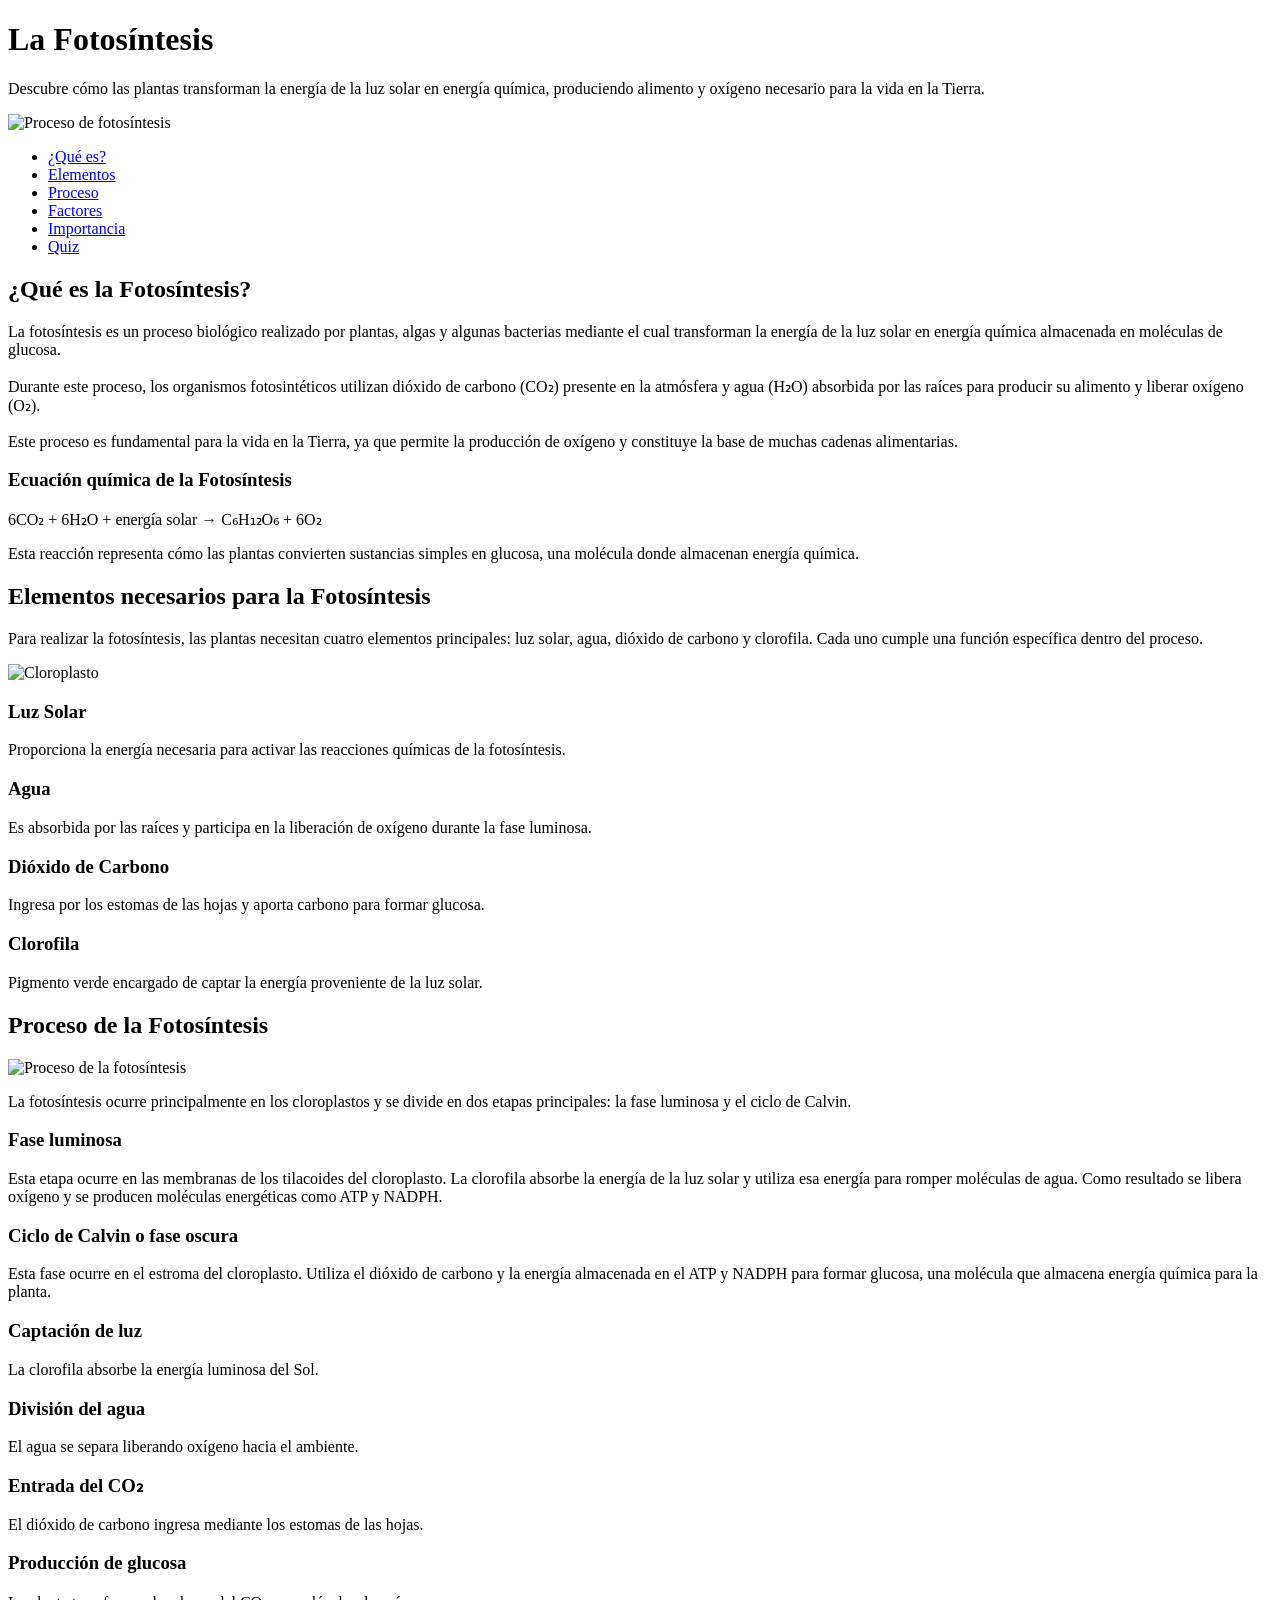
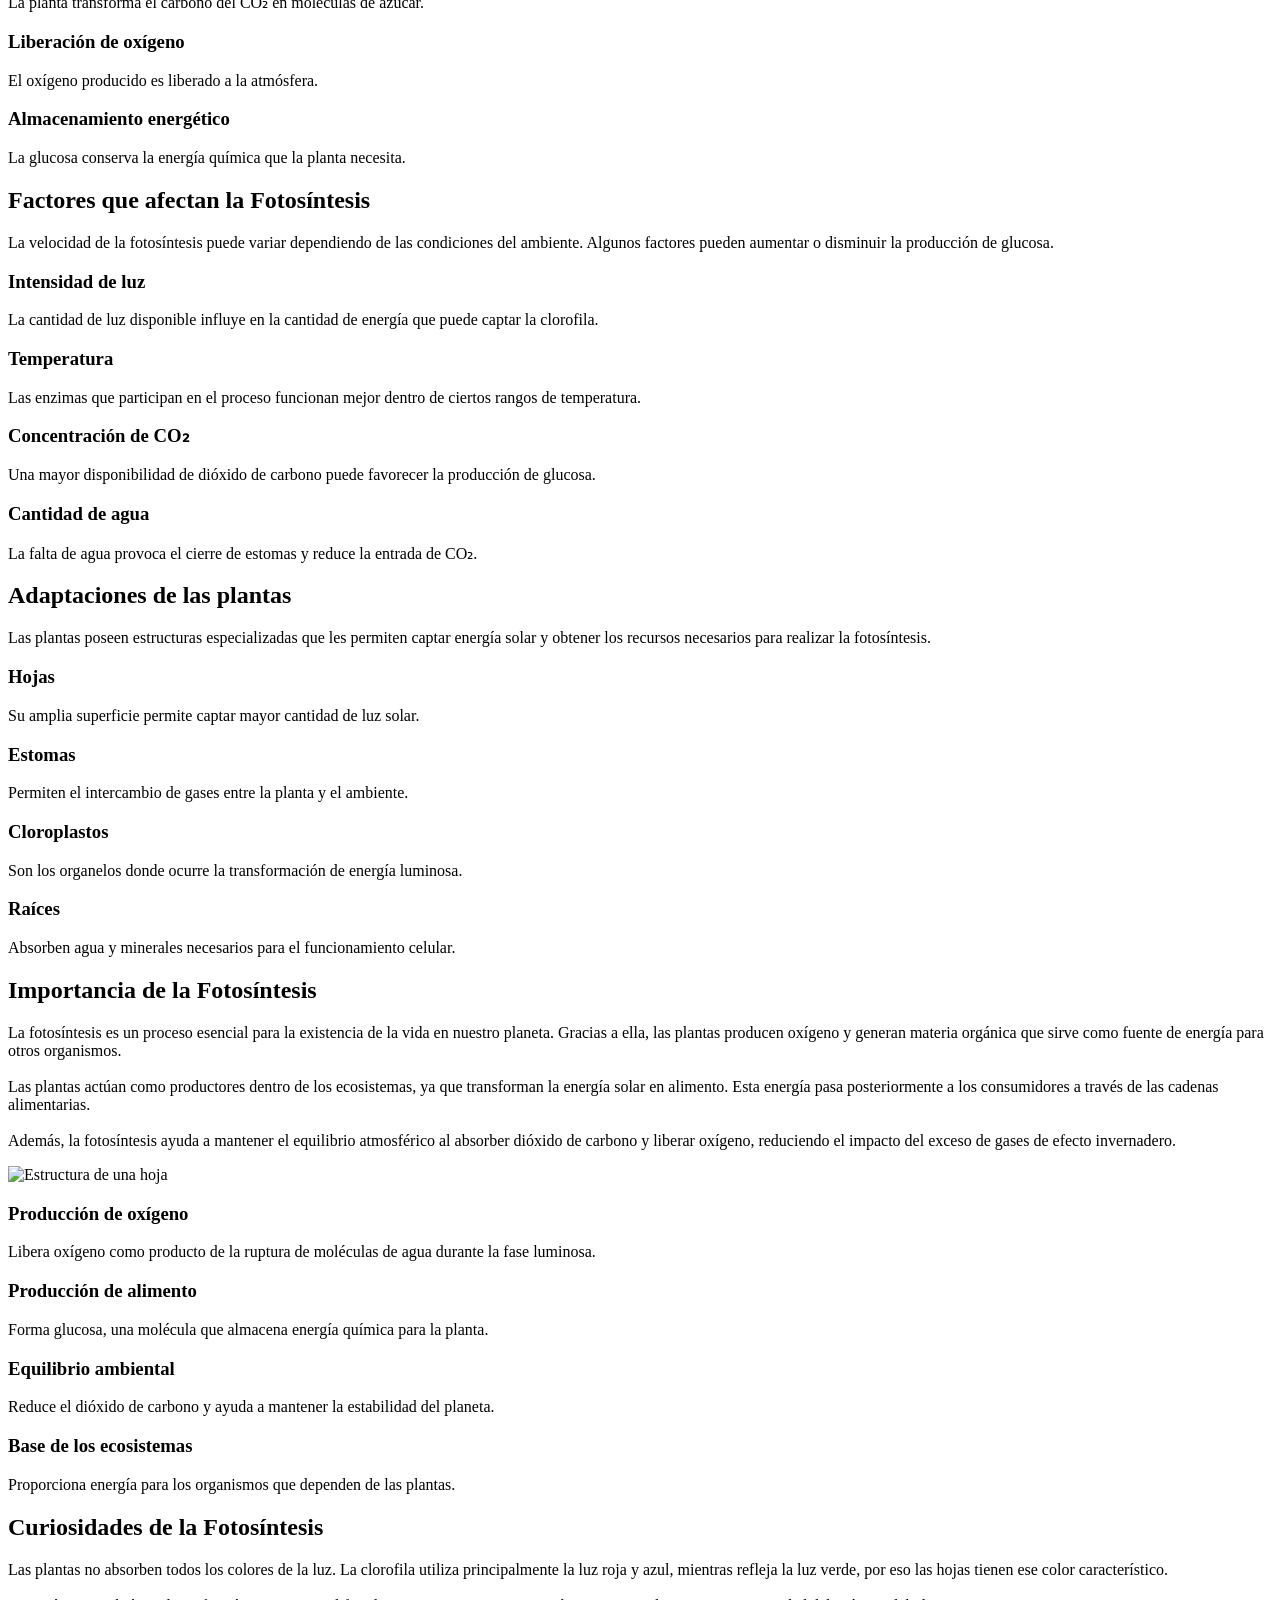
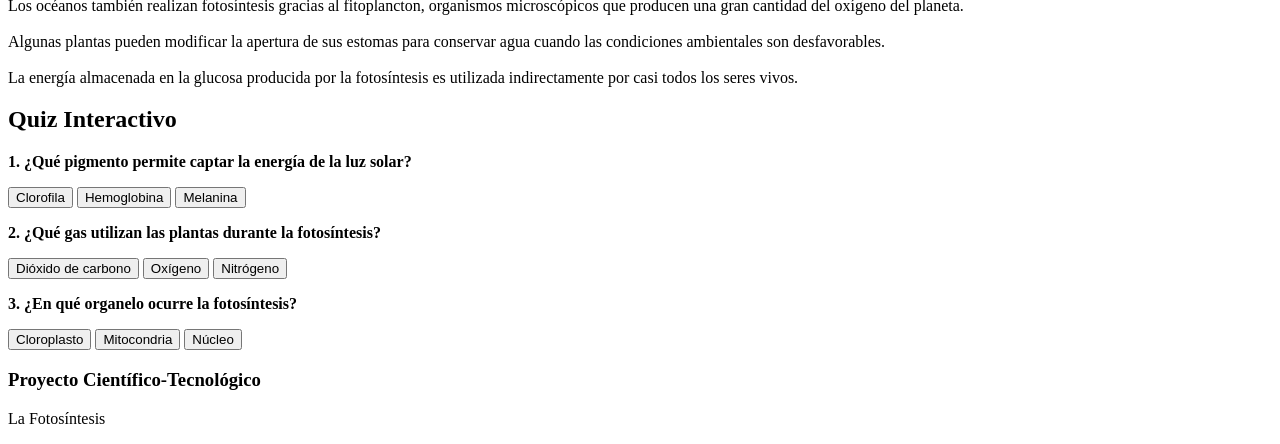
==== Fotosintesis.html @ e2bdd382 "Add files via upload" ====
<!DOCTYPE html>
<html lang="es">

<head>

<meta charset="UTF-8">
<meta name="viewport" content="width=device-width, initial-scale=1.0">

<title>La Fotosíntesis</title>

<link rel="stylesheet" href="css/estilos-fotosintesis.css">

<link href="https://fonts.googleapis.com/css2?family=Poppins:wght@300;400;600;700&display=swap" rel="stylesheet">

</head>


<body>


<div class="circulo1"></div>
<div class="circulo2"></div>



<header>

<h1>La Fotosíntesis</h1>


<p>
Descubre cómo las plantas transforman la energía de la luz solar en energía química,
produciendo alimento y oxígeno necesario para la vida en la Tierra.
</p>



<img 
src="imagenes/fotosintesis.jpg"
class="main-image"
alt="Proceso de fotosíntesis">


</header>





<nav>

<ul>

<li>
<a href="#quees">¿Qué es?</a>
</li>

<li>
<a href="#elementos">Elementos</a>
</li>

<li>
<a href="#proceso">Proceso</a>
</li>

<li>
<a href="#factores">Factores</a>
</li>

<li>
<a href="#importancia">Importancia</a>
</li>

<li>
<a href="#quiz">Quiz</a>
</li>

</ul>

</nav>







<section id="quees">


<h2>
¿Qué es la Fotosíntesis?
</h2>



<div class="card">


<p>

La fotosíntesis es un proceso biológico realizado por plantas, algas y algunas
bacterias mediante el cual transforman la energía de la luz solar en energía
química almacenada en moléculas de glucosa.

<br><br>

Durante este proceso, los organismos fotosintéticos utilizan dióxido de carbono
(CO₂) presente en la atmósfera y agua (H₂O) absorbida por las raíces para producir
su alimento y liberar oxígeno (O₂).

<br><br>

Este proceso es fundamental para la vida en la Tierra, ya que permite la producción
de oxígeno y constituye la base de muchas cadenas alimentarias.

</p>



<h3>
Ecuación química de la Fotosíntesis
</h3>



<div class="formula">

6CO₂ + 6H₂O + energía solar → C₆H₁₂O₆ + 6O₂

</div>



<p>

Esta reacción representa cómo las plantas convierten sustancias simples en glucosa,
una molécula donde almacenan energía química.

</p>



</div>


</section>







<section id="elementos">


<h2>
Elementos necesarios para la Fotosíntesis
</h2>



<div class="card">


<p>

Para realizar la fotosíntesis, las plantas necesitan cuatro elementos principales:
luz solar, agua, dióxido de carbono y clorofila.

Cada uno cumple una función específica dentro del proceso.

</p>



<img

src="imagenes/cloroplasto.jpg"

class="section-image"

alt="Cloroplasto">


</div>





<div class="grid">



<div class="phase g1">

<h3>
Luz Solar
</h3>


<p>

Proporciona la energía necesaria para activar las reacciones químicas de la
fotosíntesis.

</p>


</div>




<div class="phase s">

<h3>
Agua
</h3>


<p>

Es absorbida por las raíces y participa en la liberación de oxígeno durante
la fase luminosa.

</p>


</div>




<div class="phase g2">

<h3>
Dióxido de Carbono
</h3>


<p>

Ingresa por los estomas de las hojas y aporta carbono para formar glucosa.

</p>


</div>




<div class="phase g0">

<h3>
Clorofila
</h3>


<p>

Pigmento verde encargado de captar la energía proveniente de la luz solar.

</p>


</div>



</div>


</section>

<section id="proceso">


<h2>
Proceso de la Fotosíntesis
</h2>



<div class="card">


<img

src="imagenes/proceso.jpg"

class="section-image"

alt="Proceso de la fotosíntesis">


<p>

La fotosíntesis ocurre principalmente en los cloroplastos y se divide en dos
etapas principales: la fase luminosa y el ciclo de Calvin.

</p>



<h3>
Fase luminosa
</h3>


<p>

Esta etapa ocurre en las membranas de los tilacoides del cloroplasto.

La clorofila absorbe la energía de la luz solar y utiliza esa energía para
romper moléculas de agua. Como resultado se libera oxígeno y se producen
moléculas energéticas como ATP y NADPH.

</p>



<h3>
Ciclo de Calvin o fase oscura
</h3>


<p>

Esta fase ocurre en el estroma del cloroplasto.

Utiliza el dióxido de carbono y la energía almacenada en el ATP y NADPH para
formar glucosa, una molécula que almacena energía química para la planta.

</p>


</div>







<div class="grid">



<div class="phase p1">

<h3>
Captación de luz
</h3>

<p>
La clorofila absorbe la energía luminosa del Sol.
</p>

</div>




<div class="phase p2">

<h3>
División del agua
</h3>

<p>
El agua se separa liberando oxígeno hacia el ambiente.
</p>

</div>




<div class="phase p3">

<h3>
Entrada del CO₂
</h3>

<p>
El dióxido de carbono ingresa mediante los estomas de las hojas.
</p>

</div>




<div class="phase p4">

<h3>
Producción de glucosa
</h3>

<p>
La planta transforma el carbono del CO₂ en moléculas de azúcar.
</p>

</div>




<div class="phase p5">

<h3>
Liberación de oxígeno
</h3>

<p>
El oxígeno producido es liberado a la atmósfera.
</p>

</div>




<div class="phase p6">

<h3>
Almacenamiento energético
</h3>

<p>
La glucosa conserva la energía química que la planta necesita.
</p>

</div>



</div>


</section>








<section id="factores">


<h2>
Factores que afectan la Fotosíntesis
</h2>



<div class="card">


<p>

La velocidad de la fotosíntesis puede variar dependiendo de las condiciones del
ambiente. Algunos factores pueden aumentar o disminuir la producción de glucosa.

</p>



<div class="grid">





<div class="phase p1">

<h3>
Intensidad de luz
</h3>


<p>

La cantidad de luz disponible influye en la cantidad de energía que puede captar
la clorofila.

</p>


</div>






<div class="phase p2">

<h3>
Temperatura
</h3>


<p>

Las enzimas que participan en el proceso funcionan mejor dentro de ciertos rangos
de temperatura.

</p>


</div>






<div class="phase p3">

<h3>
Concentración de CO₂
</h3>


<p>

Una mayor disponibilidad de dióxido de carbono puede favorecer la producción
de glucosa.

</p>


</div>






<div class="phase p4">

<h3>
Cantidad de agua
</h3>


<p>

La falta de agua provoca el cierre de estomas y reduce la entrada de CO₂.

</p>


</div>




</div>


</div>


</section>







<section id="adaptaciones">


<h2>
Adaptaciones de las plantas
</h2>



<div class="card">


<p>

Las plantas poseen estructuras especializadas que les permiten captar energía
solar y obtener los recursos necesarios para realizar la fotosíntesis.

</p>




<div class="grid">



<div class="phase g1">

<h3>
Hojas
</h3>

<p>
Su amplia superficie permite captar mayor cantidad de luz solar.
</p>

</div>




<div class="phase s">

<h3>
Estomas
</h3>

<p>
Permiten el intercambio de gases entre la planta y el ambiente.
</p>

</div>




<div class="phase g2">

<h3>
Cloroplastos
</h3>

<p>
Son los organelos donde ocurre la transformación de energía luminosa.
</p>

</div>




<div class="phase g0">

<h3>
Raíces
</h3>

<p>
Absorben agua y minerales necesarios para el funcionamiento celular.
</p>

</div>



</div>


</div>


</section>

<section id="importancia">


<h2>
Importancia de la Fotosíntesis
</h2>



<div class="card">


<p>

La fotosíntesis es un proceso esencial para la existencia de la vida en nuestro
planeta. Gracias a ella, las plantas producen oxígeno y generan materia orgánica
que sirve como fuente de energía para otros organismos.

<br><br>

Las plantas actúan como productores dentro de los ecosistemas, ya que transforman
la energía solar en alimento. Esta energía pasa posteriormente a los consumidores
a través de las cadenas alimentarias.

<br><br>

Además, la fotosíntesis ayuda a mantener el equilibrio atmosférico al absorber
dióxido de carbono y liberar oxígeno, reduciendo el impacto del exceso de gases
de efecto invernadero.

</p>



<img

src="imagenes/hoja.jpg"

class="section-image"

alt="Estructura de una hoja">


</div>





<div class="grid">



<div class="phase p1">

<h3>
Producción de oxígeno
</h3>

<p>
Libera oxígeno como producto de la ruptura de moléculas de agua durante la fase luminosa.
</p>

</div>




<div class="phase p2">

<h3>
Producción de alimento
</h3>

<p>
Forma glucosa, una molécula que almacena energía química para la planta.
</p>

</div>




<div class="phase p3">

<h3>
Equilibrio ambiental
</h3>

<p>
Reduce el dióxido de carbono y ayuda a mantener la estabilidad del planeta.
</p>

</div>




<div class="phase p4">

<h3>
Base de los ecosistemas
</h3>

<p>
Proporciona energía para los organismos que dependen de las plantas.
</p>

</div>



</div>


</section>








<section id="curiosidades">


<h2>
Curiosidades de la Fotosíntesis
</h2>



<div class="card">


<p>

Las plantas no absorben todos los colores de la luz. La clorofila utiliza
principalmente la luz roja y azul, mientras refleja la luz verde, por eso las
hojas tienen ese color característico.

<br><br>

Los océanos también realizan fotosíntesis gracias al fitoplancton, organismos
microscópicos que producen una gran cantidad del oxígeno del planeta.

<br><br>

Algunas plantas pueden modificar la apertura de sus estomas para conservar agua
cuando las condiciones ambientales son desfavorables.

<br><br>

La energía almacenada en la glucosa producida por la fotosíntesis es utilizada
indirectamente por casi todos los seres vivos.

</p>


</div>


</section>








<section id="quiz">


<h2>
Quiz Interactivo
</h2>



<div class="card">


<p>

<strong>
1. ¿Qué pigmento permite captar la energía de la luz solar?
</strong>

</p>



<button onclick="respuesta(1,true)">
Clorofila
</button>



<button onclick="respuesta(1,false)">
Hemoglobina
</button>



<button onclick="respuesta(1,false)">
Melanina
</button>



<p id="resultado1"></p>







<p>

<strong>
2. ¿Qué gas utilizan las plantas durante la fotosíntesis?
</strong>

</p>



<button onclick="respuesta(2,true)">
Dióxido de carbono
</button>



<button onclick="respuesta(2,false)">
Oxígeno
</button>



<button onclick="respuesta(2,false)">
Nitrógeno
</button>



<p id="resultado2"></p>







<p>

<strong>
3. ¿En qué organelo ocurre la fotosíntesis?
</strong>

</p>



<button onclick="respuesta(3,true)">
Cloroplasto
</button>



<button onclick="respuesta(3,false)">
Mitocondria
</button>



<button onclick="respuesta(3,false)">
Núcleo
</button>



<p id="resultado3"></p>



</div>


</section>








<footer>


<h3>
Proyecto Científico-Tecnológico
</h3>


<p>
La Fotosíntesis
</p>


</footer>








<script>


function respuesta(numero, correcta){


let resultado = document.getElementById("resultado"+numero);



if(correcta){

resultado.innerHTML="Respuesta correcta";

}

else{

resultado.innerHTML="Respuesta incorrecta";

}


}


</script>




</body>

</html>
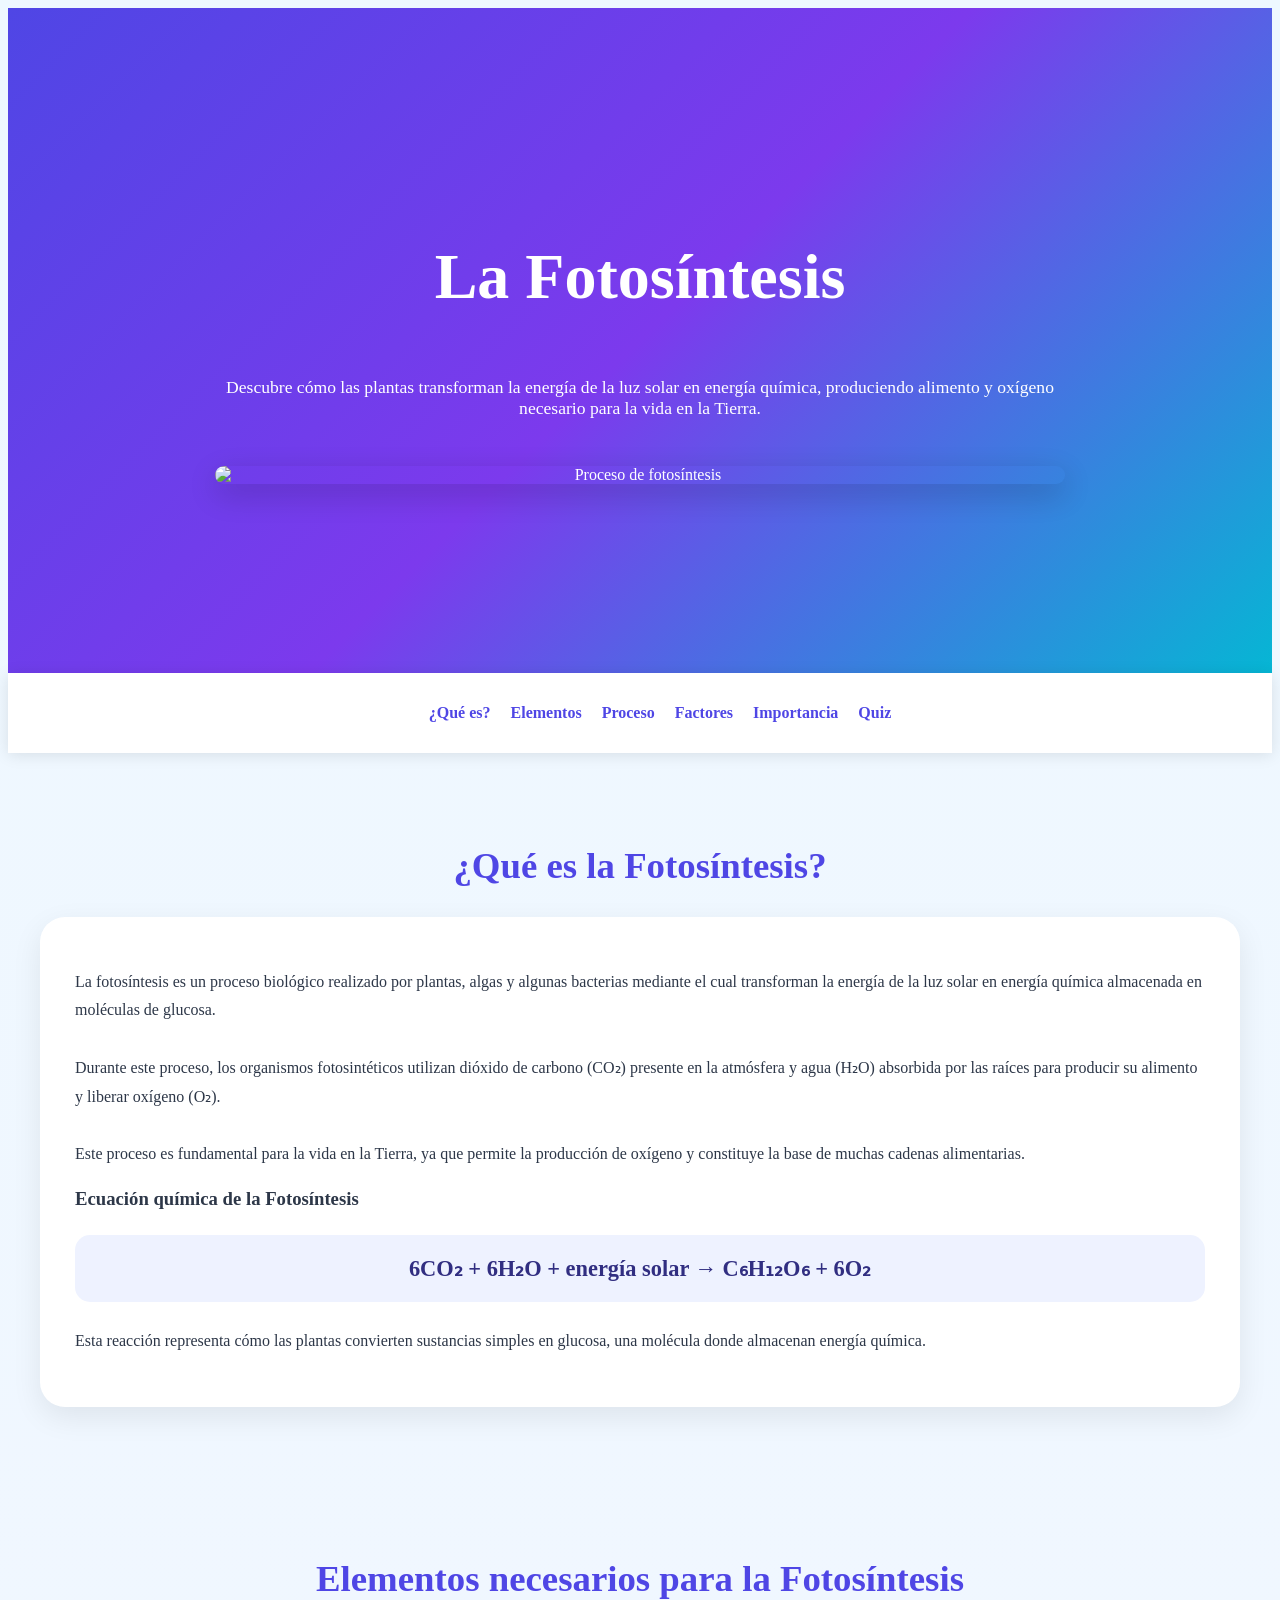
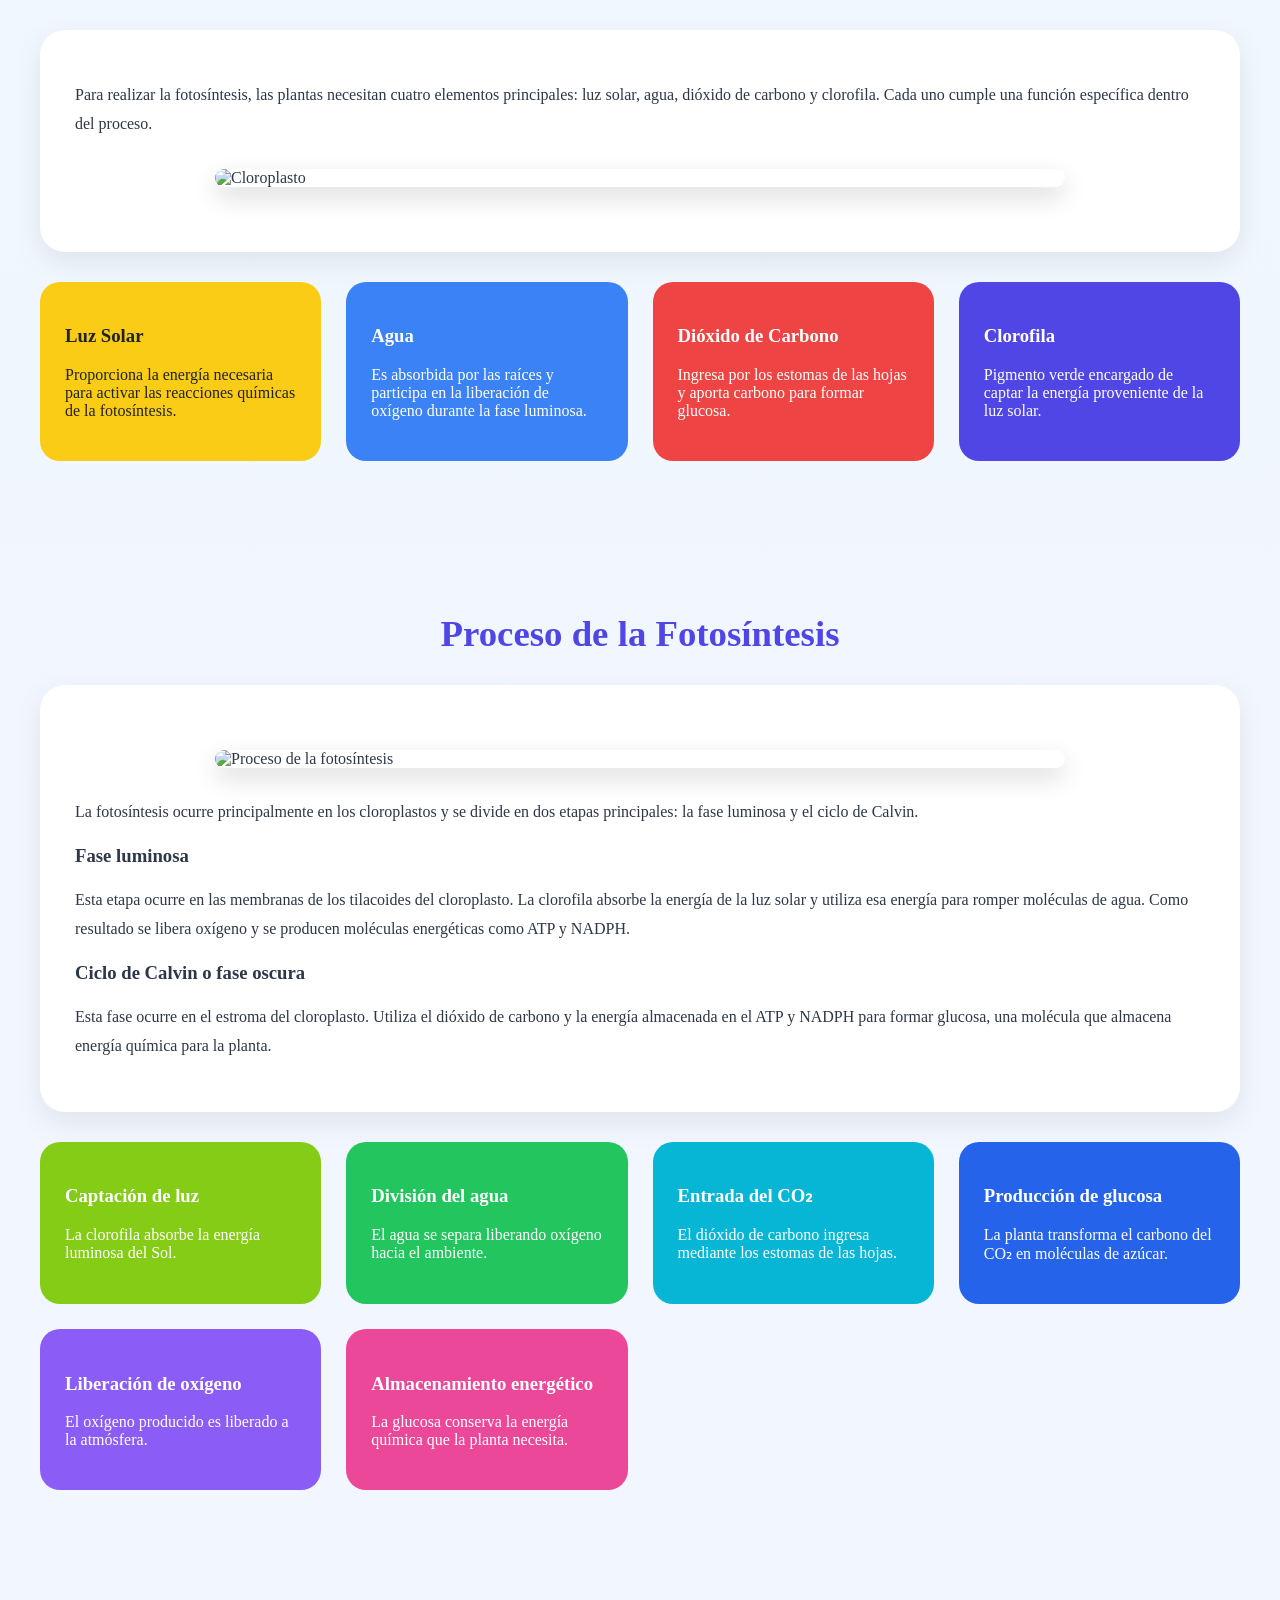
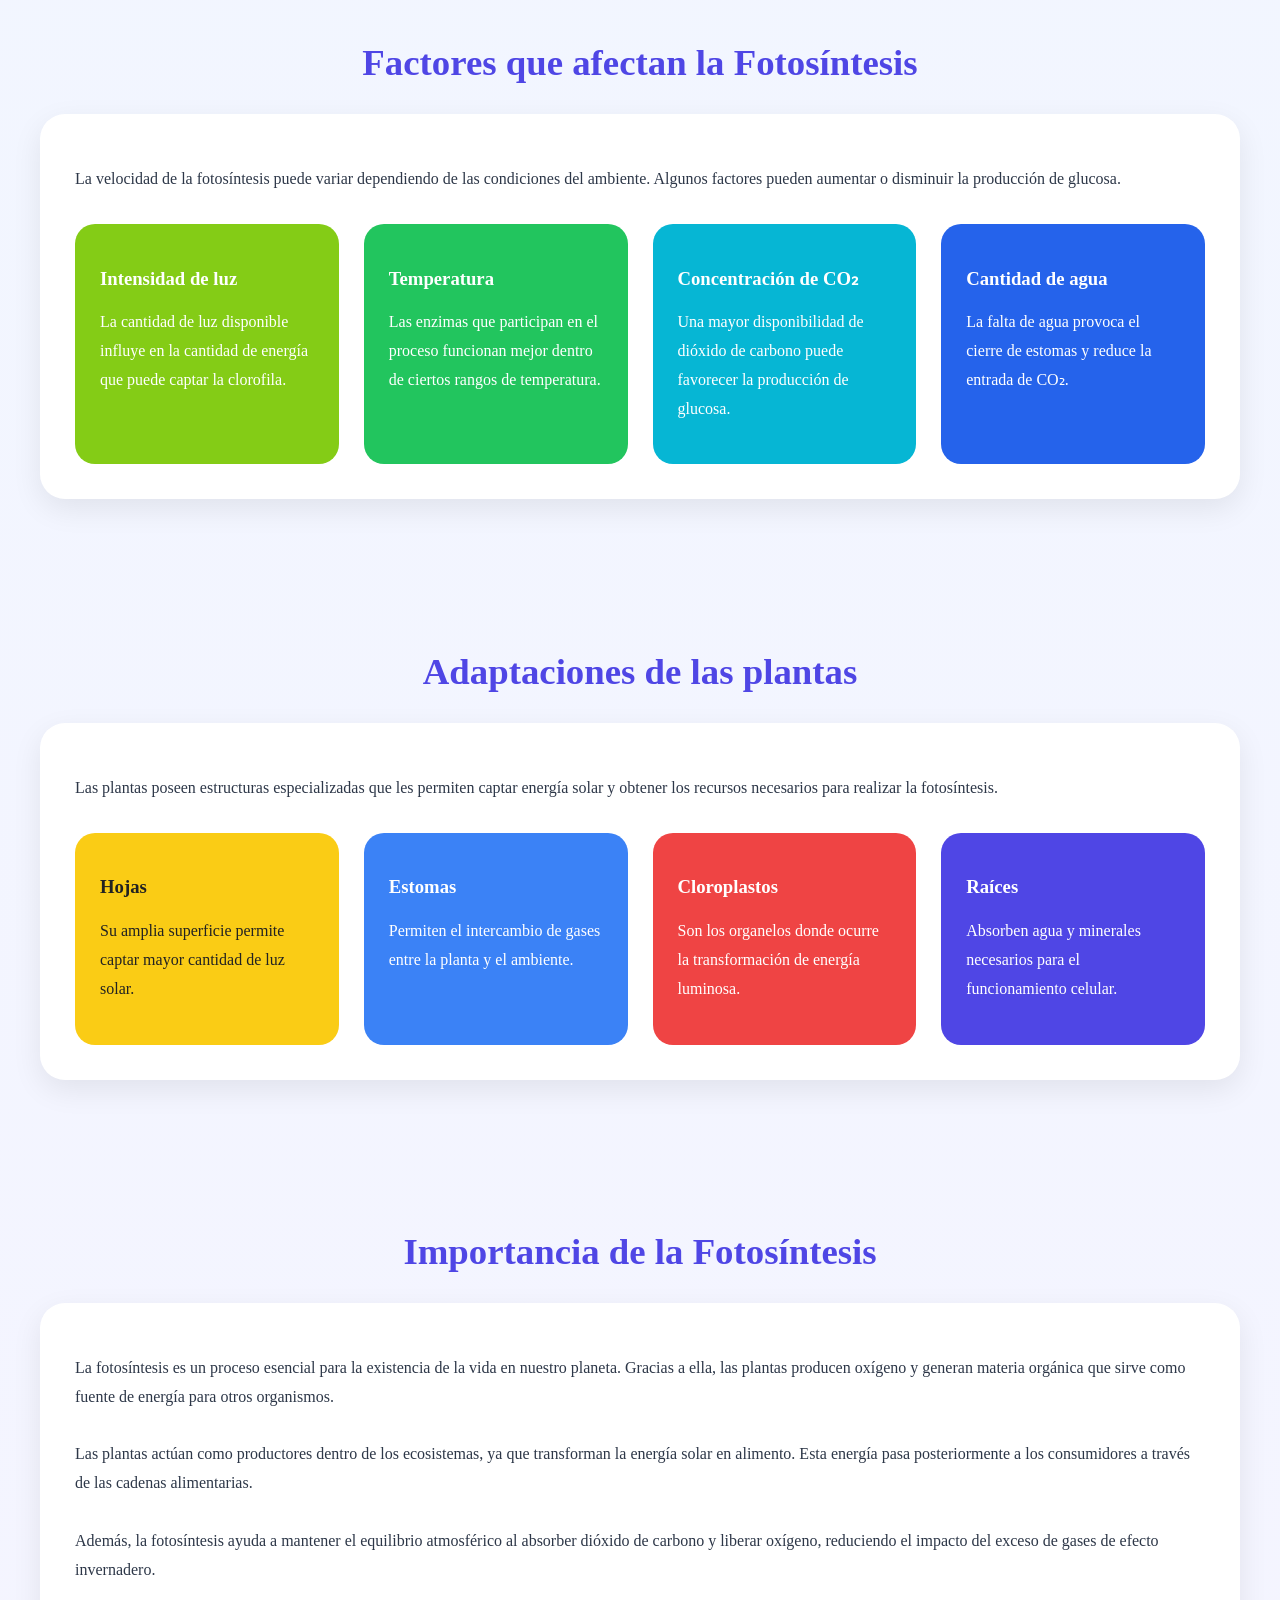
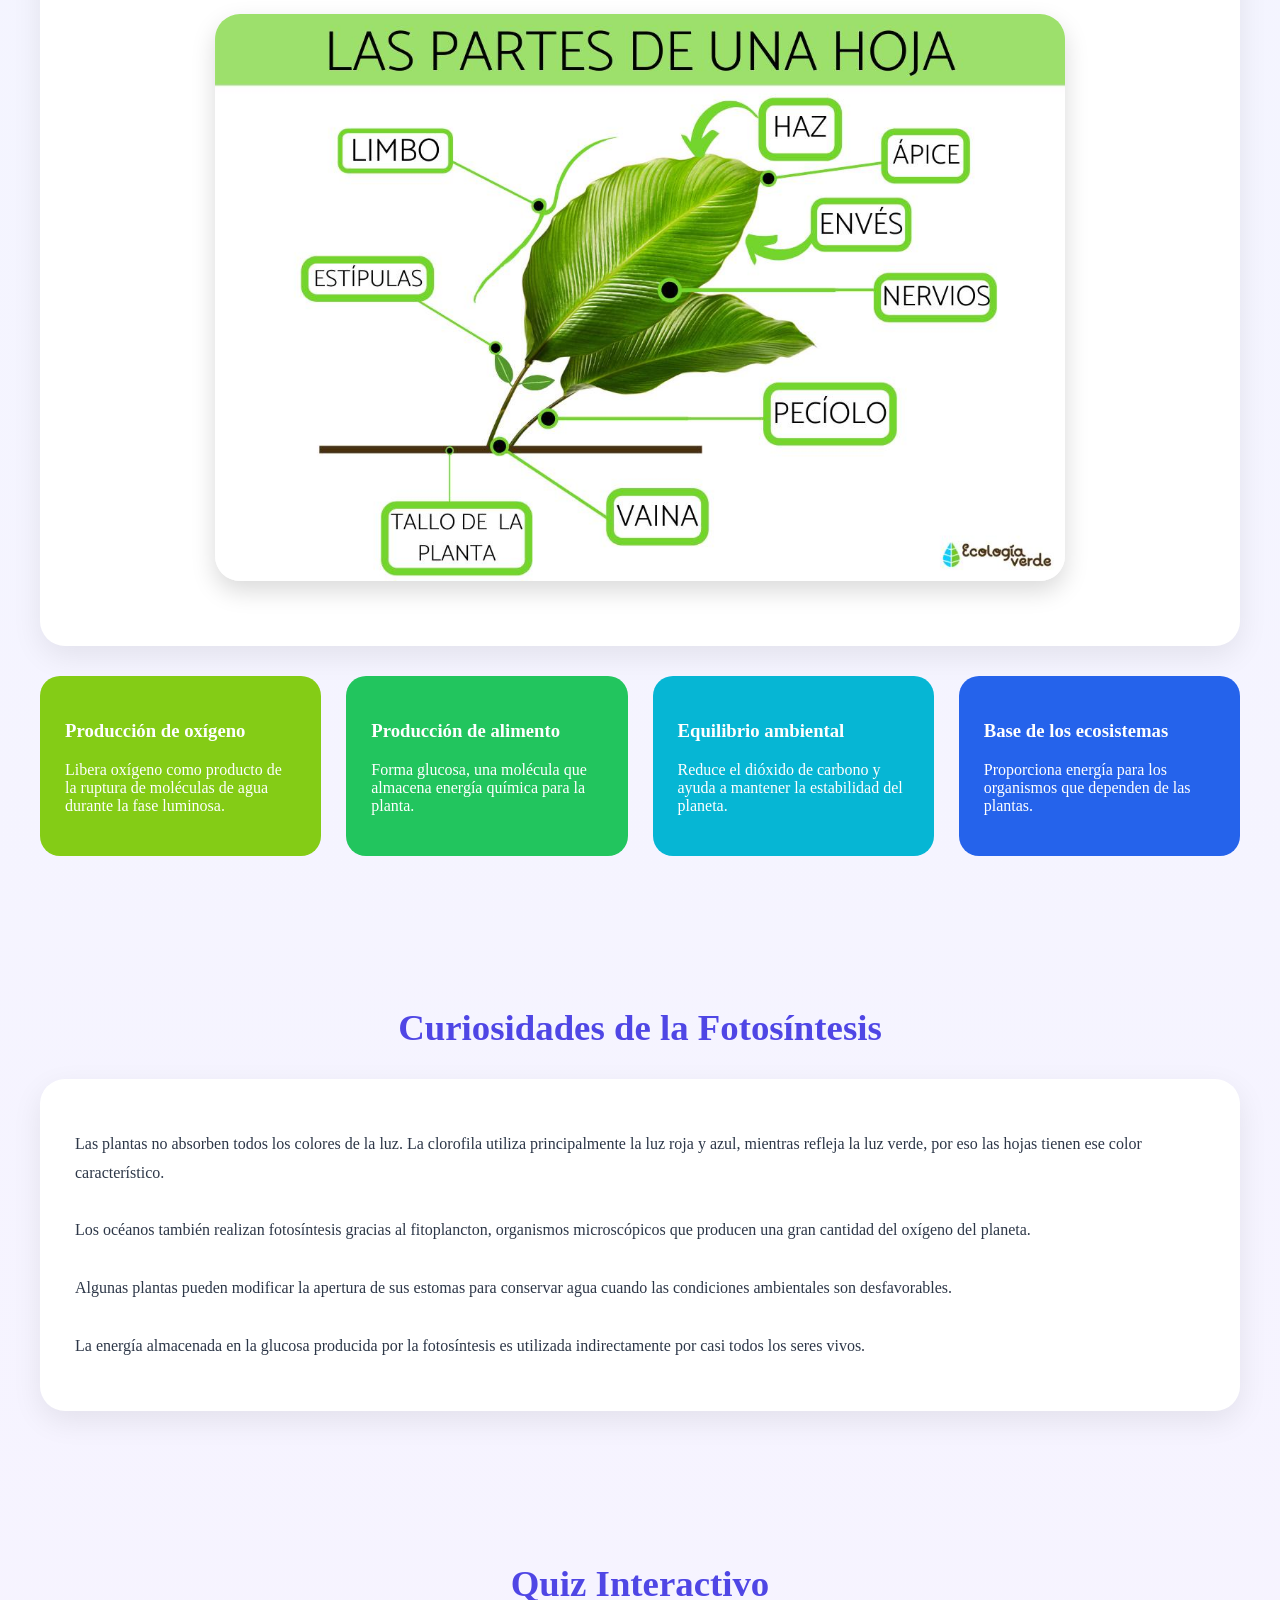
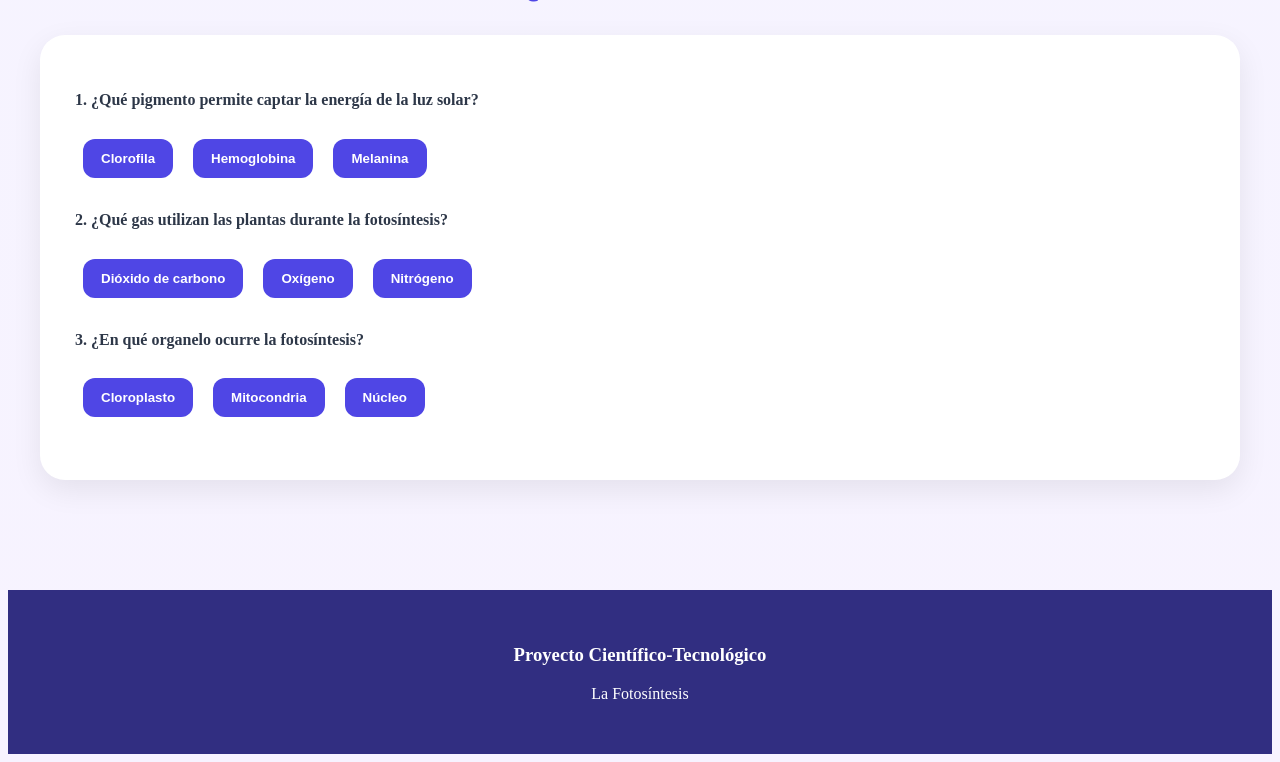
==== commit b1f36dce: "Add files via upload" ====
--- a/Fotosintesis.html
+++ b/Fotosintesis.html
@@ -36,7 +36,7 @@
 
 
 <img 
-src="imagenes/fotosintesis.jpg"
+src="imag/fotosintesis.jpg"
 class="main-image"
 alt="Proceso de fotosíntesis">
 
@@ -177,7 +177,7 @@
 
 <img
 
-src="imagenes/cloroplasto.jpg"
+src="imag/cloroplasto.jpg"
 
 class="section-image"
 
@@ -290,7 +290,7 @@
 
 <img
 
-src="imagenes/proceso.jpg"
+src="imag/proceso.jpg"
 
 class="section-image"
 
@@ -706,7 +706,7 @@
 
 <img
 
-src="imagenes/hoja.jpg"
+src="img/hoja.jpg"
 
 class="section-image"
 
--- a/css/estilos-fotosintesis.css
+++ b/css/estilos-fotosintesis.css
@@ -0,0 +1,650 @@
+<style>
+
+
+*{
+    margin:0;
+    padding:0;
+    box-sizing:border-box;
+    font-family:'Poppins',sans-serif;
+}
+
+
+html{
+    scroll-behavior:smooth;
+}
+
+
+body{
+
+    background:linear-gradient(180deg,#eef8ff,#f7f3ff);
+
+    color:#2d3748;
+
+    overflow-x:hidden;
+
+}
+
+
+
+/* FONDOS ANIMADOS */
+
+.circulo1,
+.circulo2{
+
+    position:fixed;
+
+    border-radius:50%;
+
+    z-index:-1;
+
+    opacity:.15;
+
+}
+
+
+.circulo1{
+
+    width:250px;
+
+    height:250px;
+
+    background:#4f46e5;
+
+    left:5%;
+
+    animation:flotar 18s linear infinite;
+
+}
+
+
+
+.circulo2{
+
+    width:180px;
+
+    height:180px;
+
+    background:#06b6d4;
+
+    right:5%;
+
+    animation:flotar 14s linear infinite;
+
+}
+
+
+
+@keyframes flotar{
+
+    from{
+
+        transform:translateY(100vh);
+
+    }
+
+
+    to{
+
+        transform:translateY(-120vh);
+
+    }
+
+}
+
+
+
+
+/* HEADER */
+
+
+header{
+
+    min-height:65vh;
+
+    display:flex;
+
+    flex-direction:column;
+
+    justify-content:center;
+
+    align-items:center;
+
+    text-align:center;
+
+    color:white;
+
+    background:
+
+    linear-gradient(
+
+        135deg,
+
+        #4f46e5,
+
+        #7c3aed,
+
+        #06b6d4
+
+    );
+
+    padding:40px;
+
+}
+
+
+
+header h1{
+
+    font-size:4rem;
+
+}
+
+
+
+header p{
+
+    max-width:850px;
+
+    margin-top:20px;
+
+    font-size:1.1rem;
+
+}
+
+
+
+.main-image{
+
+    width:100%;
+
+    max-width:850px;
+
+    margin-top:30px;
+
+    border-radius:25px;
+
+    box-shadow:
+
+    0 10px 30px rgba(0,0,0,.2);
+
+}
+
+
+
+
+
+/* NAVEGACIÓN */
+
+
+nav{
+
+    position:sticky;
+
+    top:0;
+
+    background:white;
+
+    padding:15px;
+
+    box-shadow:
+
+    0 2px 15px rgba(0,0,0,.1);
+
+    z-index:100;
+
+}
+
+
+
+nav ul{
+
+    display:flex;
+
+    justify-content:center;
+
+    gap:20px;
+
+    list-style:none;
+
+    flex-wrap:wrap;
+
+}
+
+
+
+nav a{
+
+    text-decoration:none;
+
+    color:#4f46e5;
+
+    font-weight:600;
+
+    transition:.3s;
+
+}
+
+
+
+nav a:hover{
+
+    color:#06b6d4;
+
+}
+
+
+
+
+
+/* SECCIONES */
+
+
+section{
+
+    max-width:1200px;
+
+    margin:auto;
+
+    padding:60px 20px;
+
+}
+
+
+
+h2{
+
+    text-align:center;
+
+    color:#4f46e5;
+
+    font-size:2.3rem;
+
+    margin-bottom:30px;
+
+}
+
+
+
+
+
+/* TARJETAS */
+
+
+.card{
+
+    background:white;
+
+    border-radius:25px;
+
+    padding:35px;
+
+    box-shadow:
+
+    0 10px 30px rgba(0,0,0,.08);
+
+    transition:.4s;
+
+}
+
+
+
+.card:hover{
+
+    transform:translateY(-8px);
+
+    box-shadow:
+
+    0 15px 35px rgba(0,0,0,.15);
+
+}
+
+
+
+.card p{
+
+    line-height:1.8;
+
+}
+
+
+
+
+
+/* IMAGENES INTERNAS */
+
+
+.section-image{
+
+    width:100%;
+
+    max-width:850px;
+
+    display:block;
+
+    margin:30px auto;
+
+    border-radius:25px;
+
+    box-shadow:
+
+    0 10px 25px rgba(0,0,0,.15);
+
+    transition:.3s;
+
+}
+
+
+
+.section-image:hover{
+
+    transform:scale(1.02);
+
+}
+
+
+
+
+/* FORMULA */
+
+
+.formula{
+
+    background:#eef2ff;
+
+    color:#312e81;
+
+    padding:20px;
+
+    border-radius:15px;
+
+    text-align:center;
+
+    font-size:1.4rem;
+
+    font-weight:700;
+
+    margin:25px 0;
+
+}
+
+
+
+
+
+/* GRID */
+
+
+.grid{
+
+    display:grid;
+
+    grid-template-columns:
+
+    repeat(auto-fit,minmax(250px,1fr));
+
+    gap:25px;
+
+    margin-top:30px;
+
+}
+
+
+
+
+
+/* TARJETAS DE ELEMENTOS */
+
+
+.phase{
+
+    padding:25px;
+
+    border-radius:20px;
+
+    color:white;
+
+    transition:.3s;
+
+}
+
+
+
+.phase:hover{
+
+    transform:translateY(-8px);
+
+}
+
+
+
+
+.g1{
+
+    background:#facc15;
+
+    color:#222;
+
+}
+
+
+.s{
+
+    background:#3b82f6;
+
+}
+
+
+.g2{
+
+    background:#ef4444;
+
+}
+
+
+.g0{
+
+    background:#4f46e5;
+
+}
+
+
+
+.p1{
+
+    background:#84cc16;
+
+}
+
+
+.p2{
+
+    background:#22c55e;
+
+}
+
+
+.p3{
+
+    background:#06b6d4;
+
+}
+
+
+.p4{
+
+    background:#2563eb;
+
+}
+
+
+.p5{
+
+    background:#8b5cf6;
+
+}
+
+
+.p6{
+
+    background:#ec4899;
+
+}
+
+
+
+
+
+/* TIMELINE */
+
+
+.timeline{
+
+    display:flex;
+
+    justify-content:center;
+
+    gap:15px;
+
+    flex-wrap:wrap;
+
+    margin-top:30px;
+
+}
+
+
+
+.timeline a{
+
+    background:#4f46e5;
+
+    color:white;
+
+    padding:10px 18px;
+
+    border-radius:30px;
+
+    text-decoration:none;
+
+    transition:.3s;
+
+}
+
+
+
+.timeline a:hover{
+
+    background:#312e81;
+
+}
+
+
+
+
+
+/* BOTONES QUIZ */
+
+
+button{
+
+    padding:12px 18px;
+
+    margin:8px;
+
+    border:none;
+
+    border-radius:12px;
+
+    cursor:pointer;
+
+    background:#4f46e5;
+
+    color:white;
+
+    font-weight:600;
+
+    transition:.3s;
+
+}
+
+
+
+button:hover{
+
+    background:#312e81;
+
+}
+
+
+
+
+
+/* RESULTADOS */
+
+
+#resultado1,
+#resultado2,
+#resultado3{
+
+    margin:10px 0 20px;
+
+    font-weight:700;
+
+    color:#4f46e5;
+
+}
+
+
+
+
+
+/* FOOTER */
+
+
+footer{
+
+    background:#312e81;
+
+    color:white;
+
+    text-align:center;
+
+    padding:35px;
+
+    margin-top:50px;
+
+}
+
+
+
+
+
+/* RESPONSIVE */
+
+
+@media(max-width:768px){
+
+
+header h1{
+
+    font-size:2.5rem;
+
+}
+
+
+h2{
+
+    font-size:1.8rem;
+
+}
+
+
+.card{
+
+    padding:20px;
+
+}
+
+
+}
+
+<style>
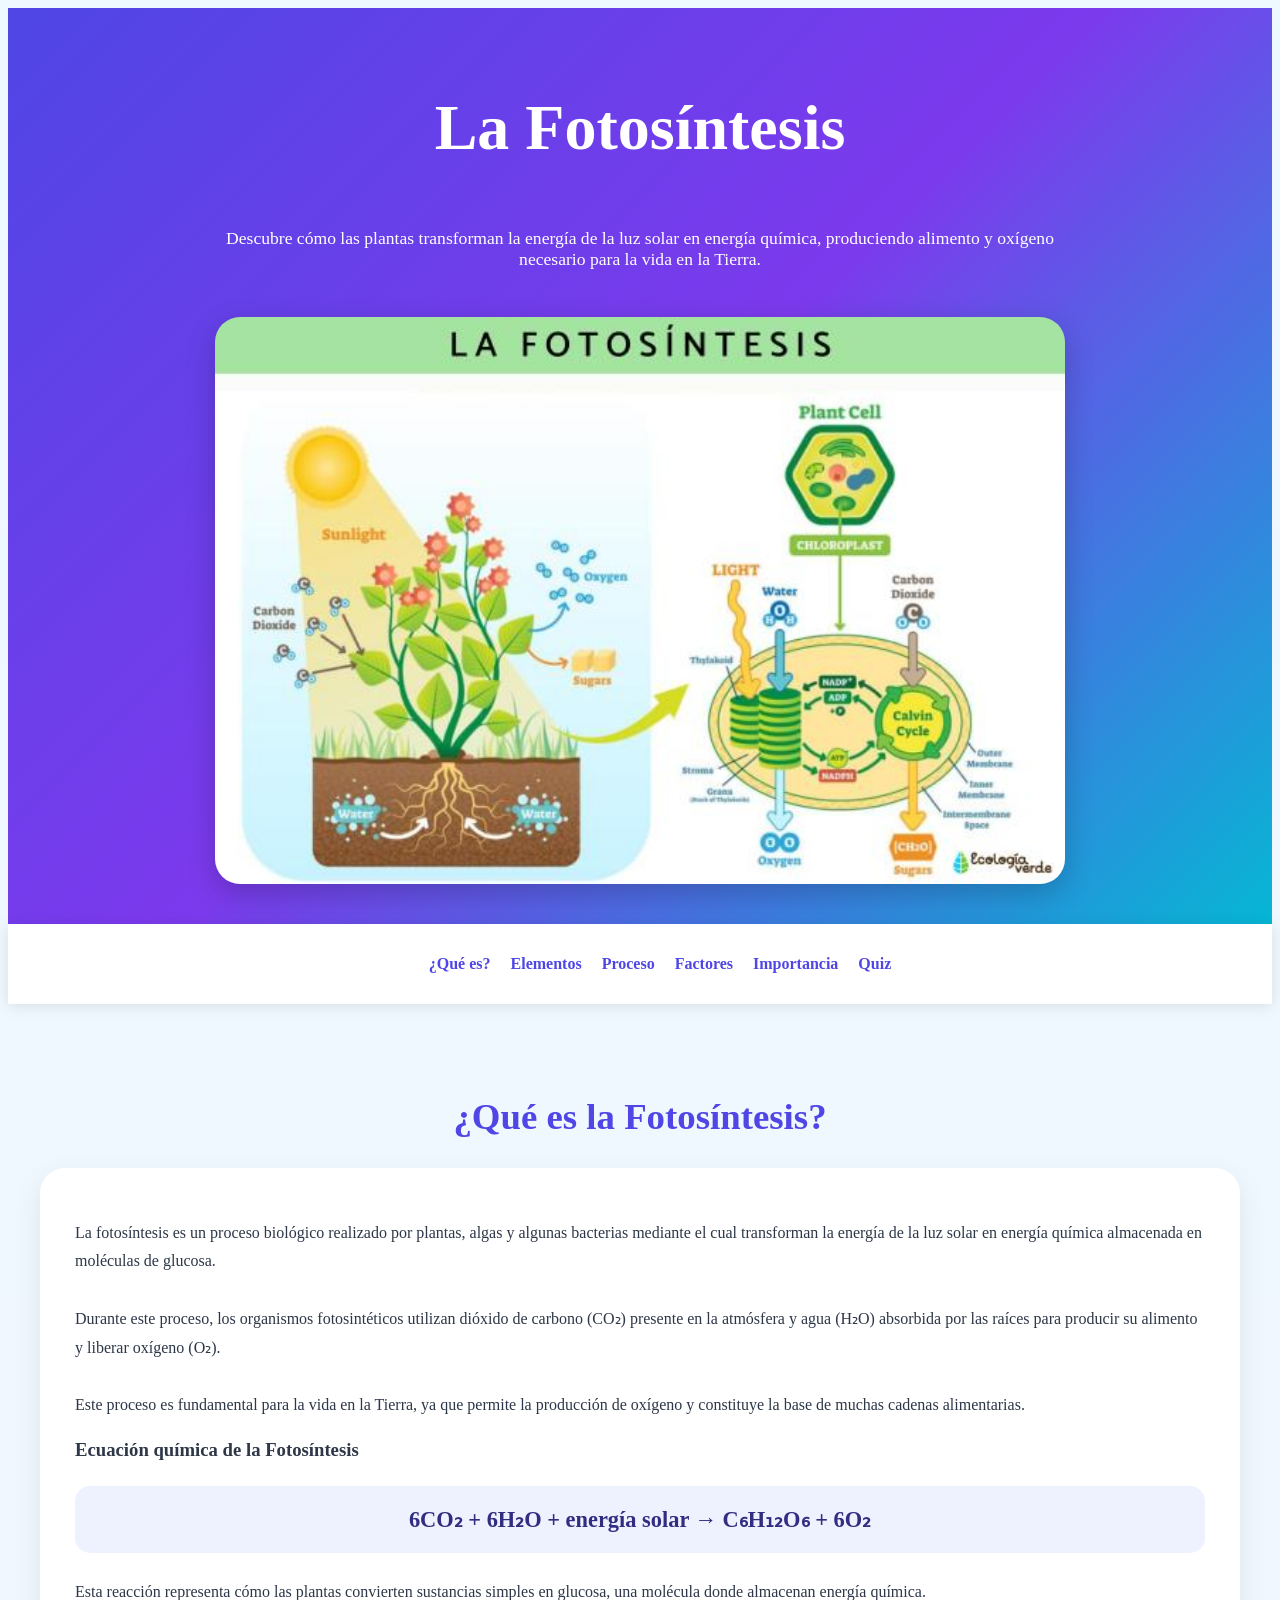
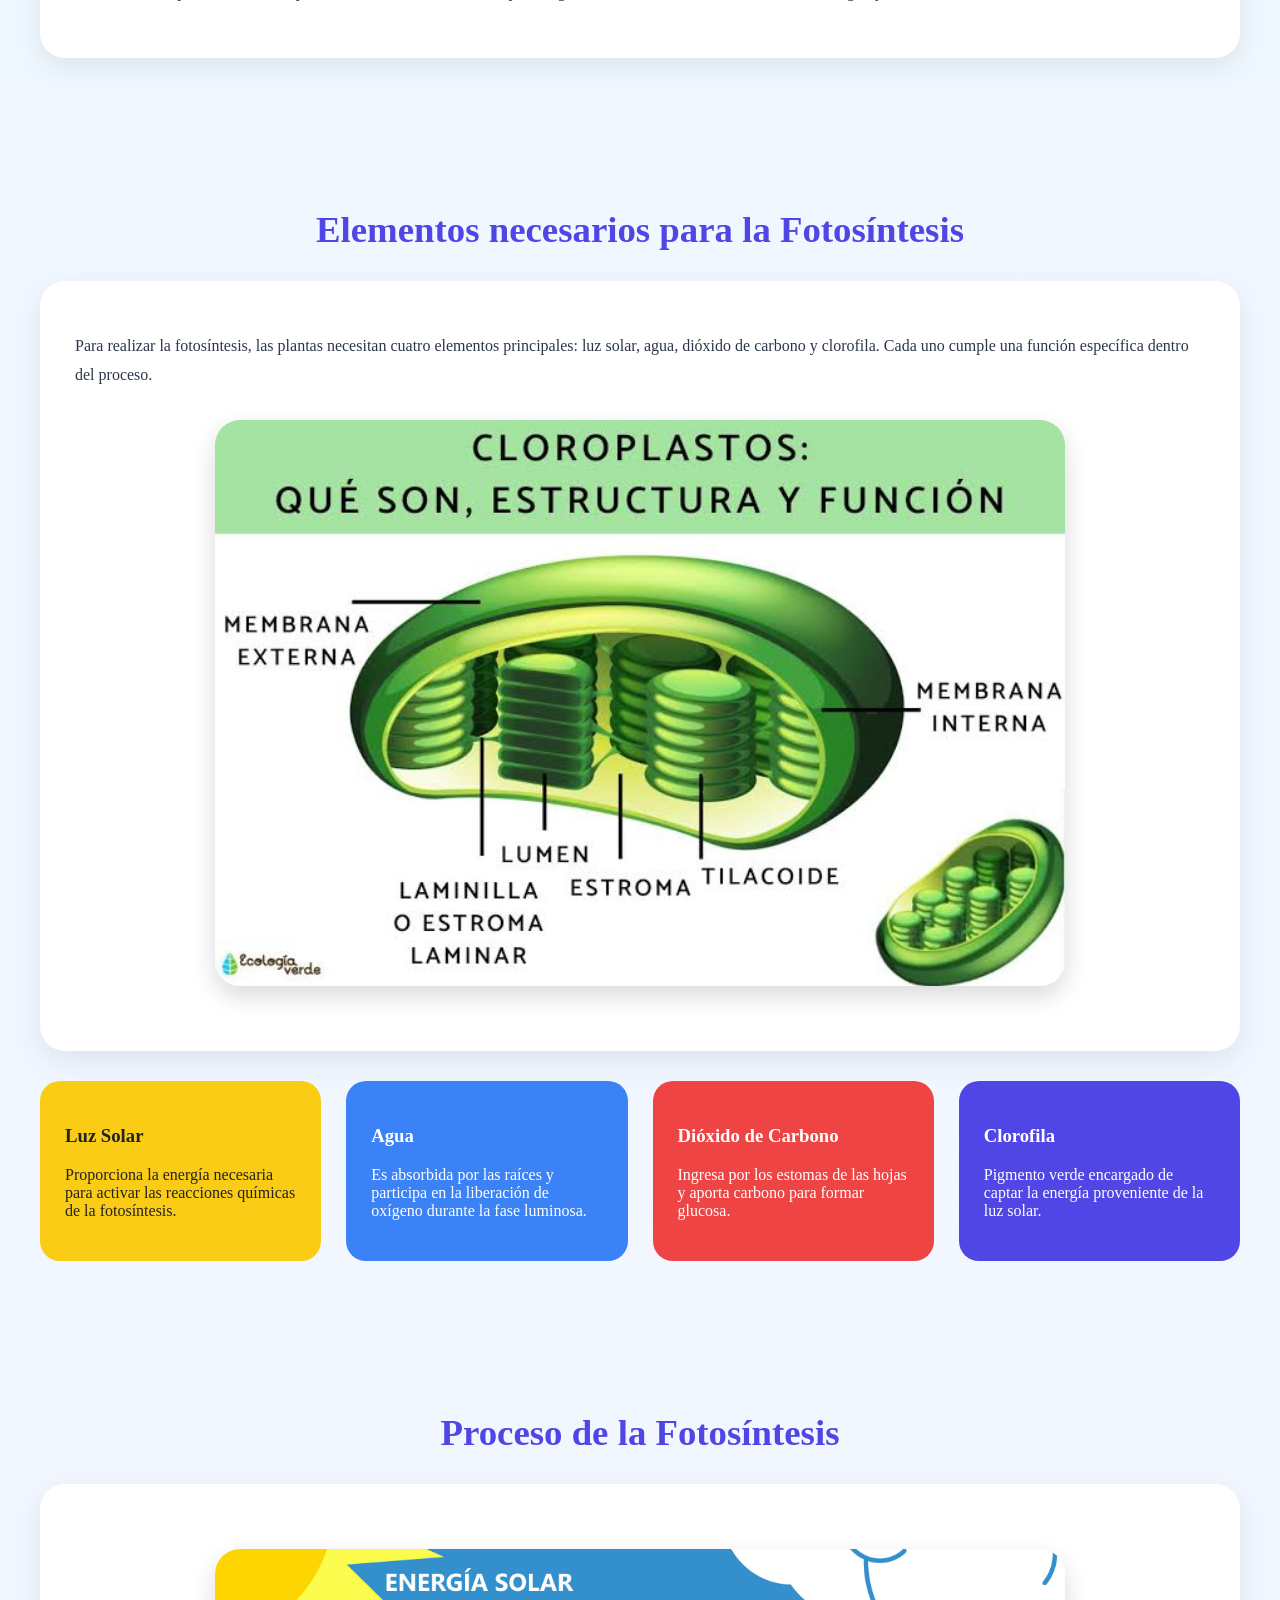
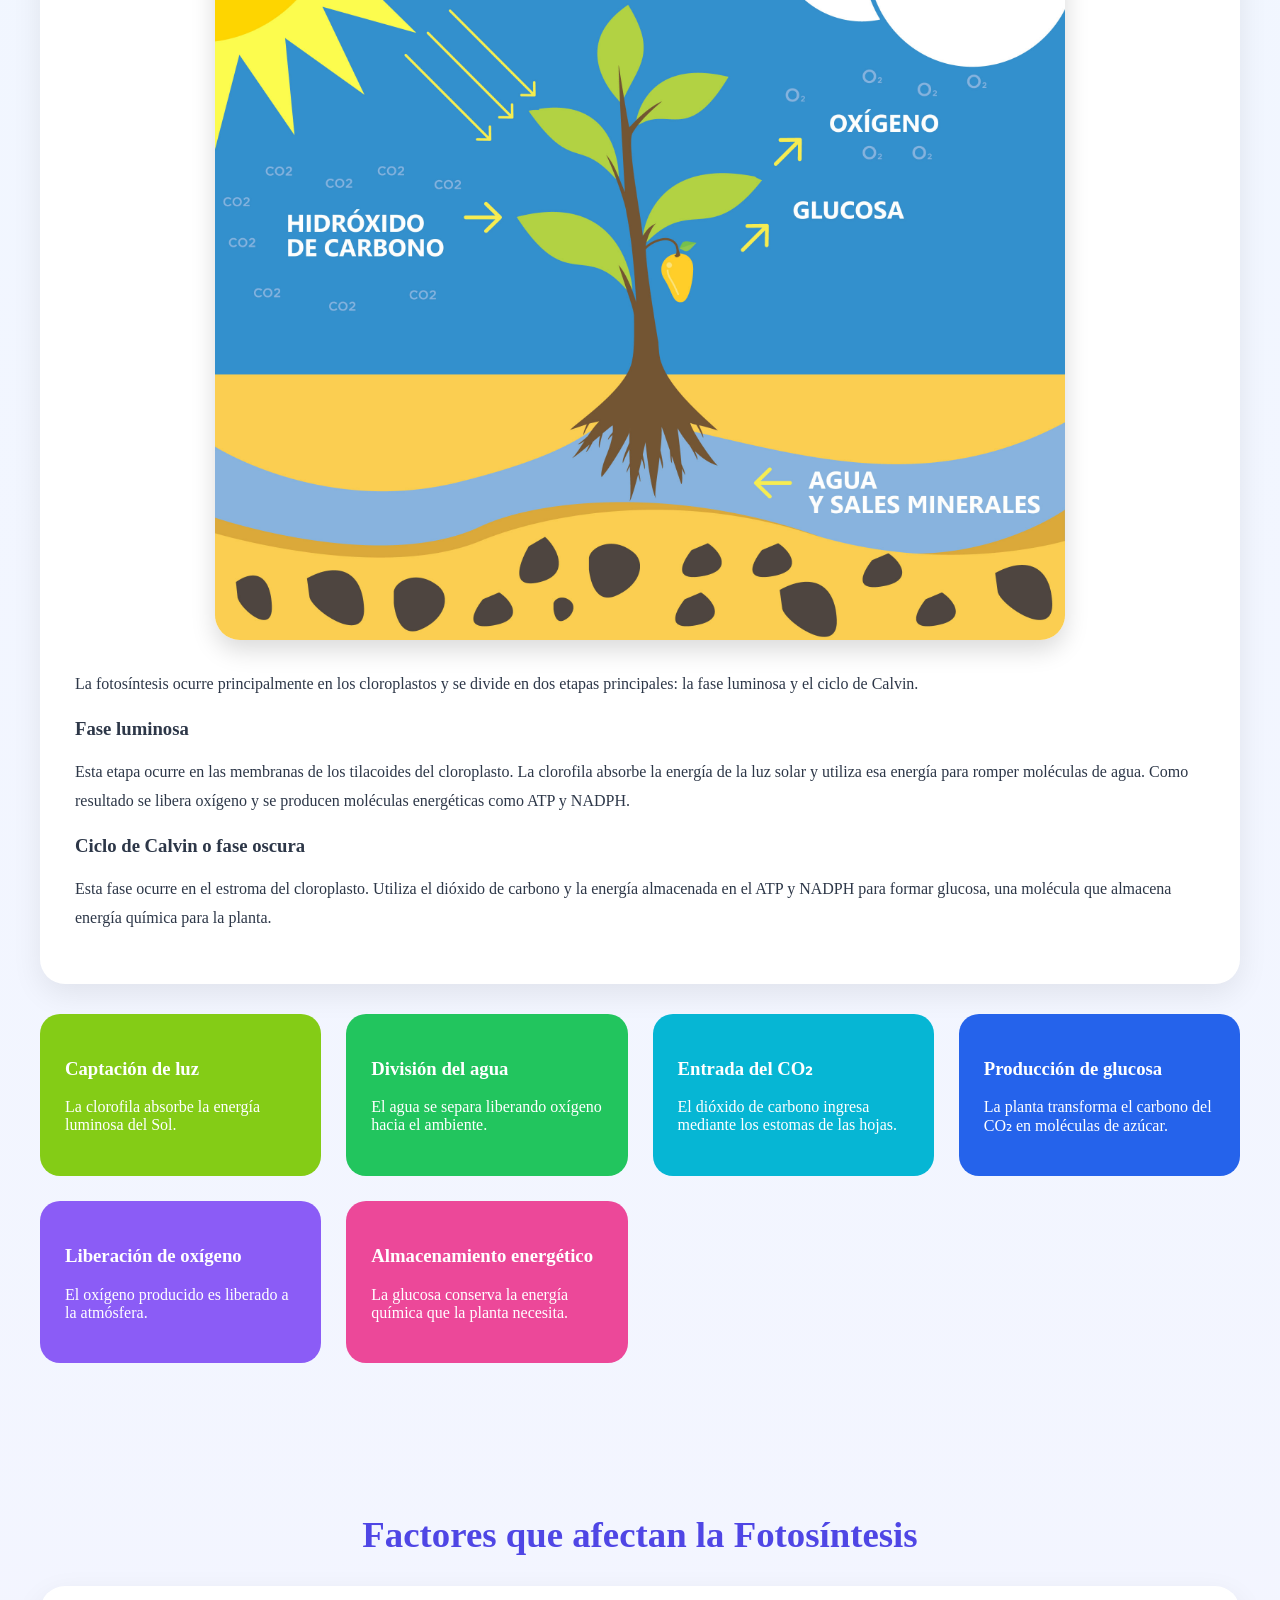
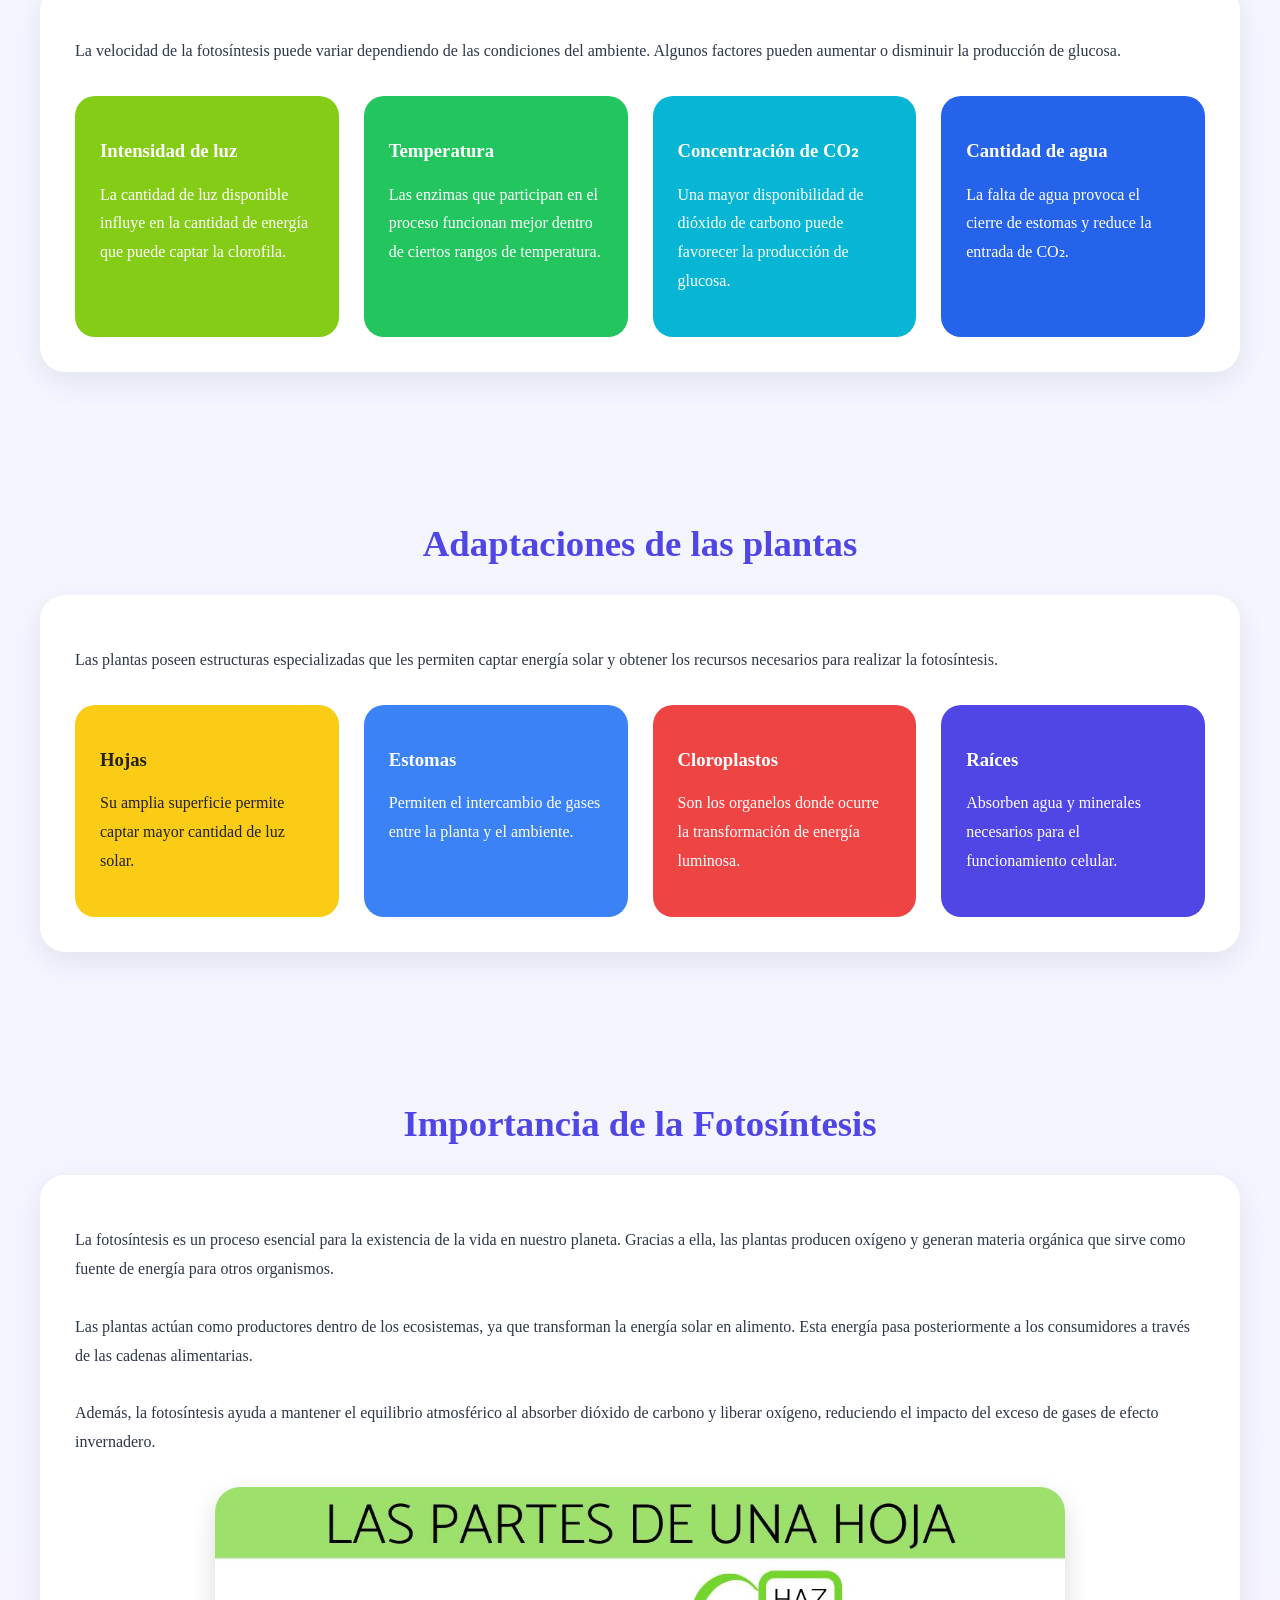
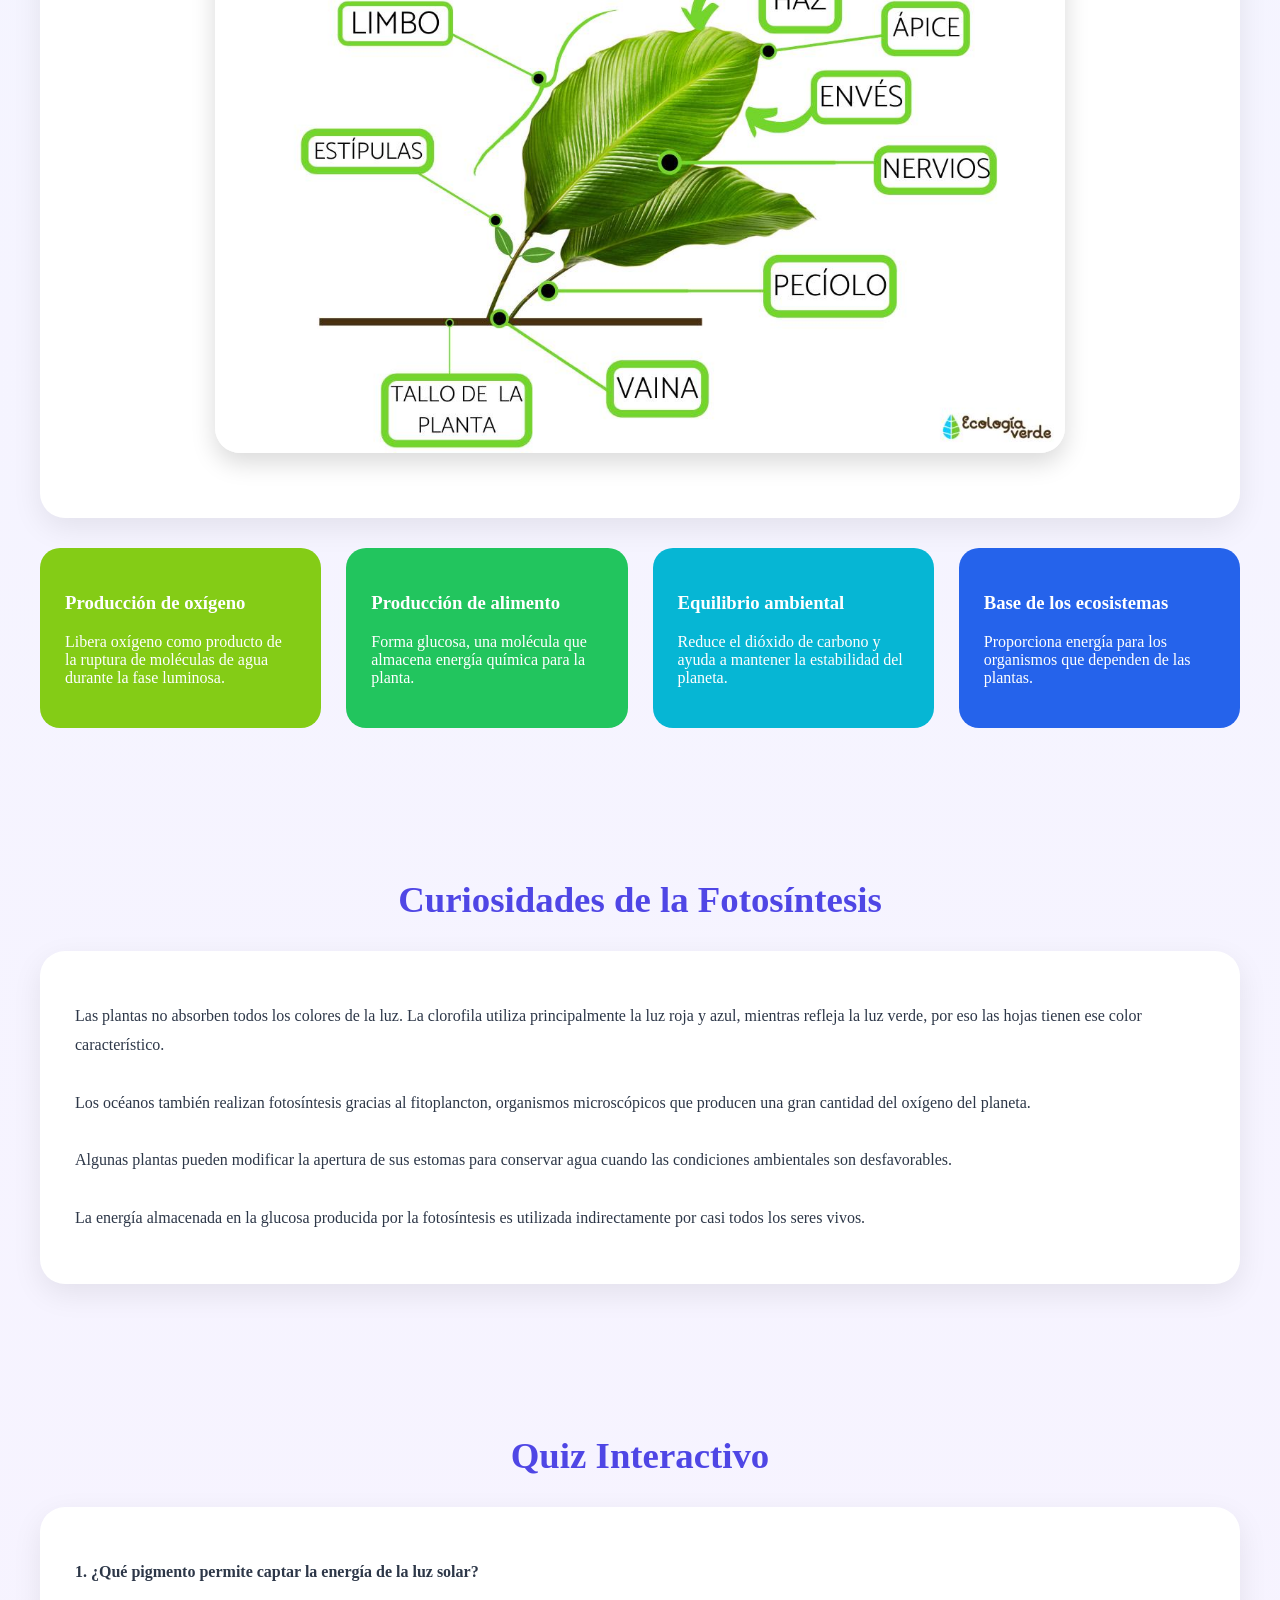
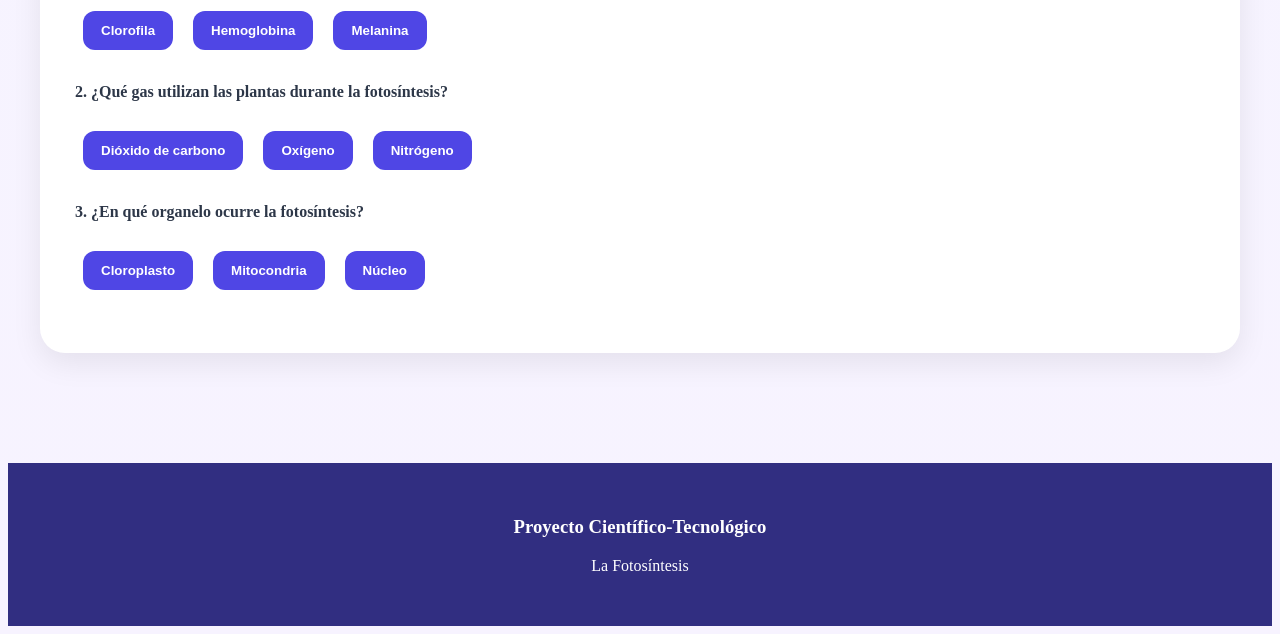
==== commit 024a0145: "Add files via upload" ====
--- a/Fotosintesis.html
+++ b/Fotosintesis.html
@@ -36,7 +36,7 @@
 
 
 <img 
-src="imag/fotosintesis.jpg"
+src="img/fotosintesis.jpg"
 class="main-image"
 alt="Proceso de fotosíntesis">
 
@@ -177,7 +177,7 @@
 
 <img
 
-src="imag/cloroplasto.jpg"
+src="img/cloroplasto.jpg"
 
 class="section-image"
 
@@ -290,7 +290,7 @@
 
 <img
 
-src="imag/proceso.jpg"
+src="img/proceso.jpg"
 
 class="section-image"
 
